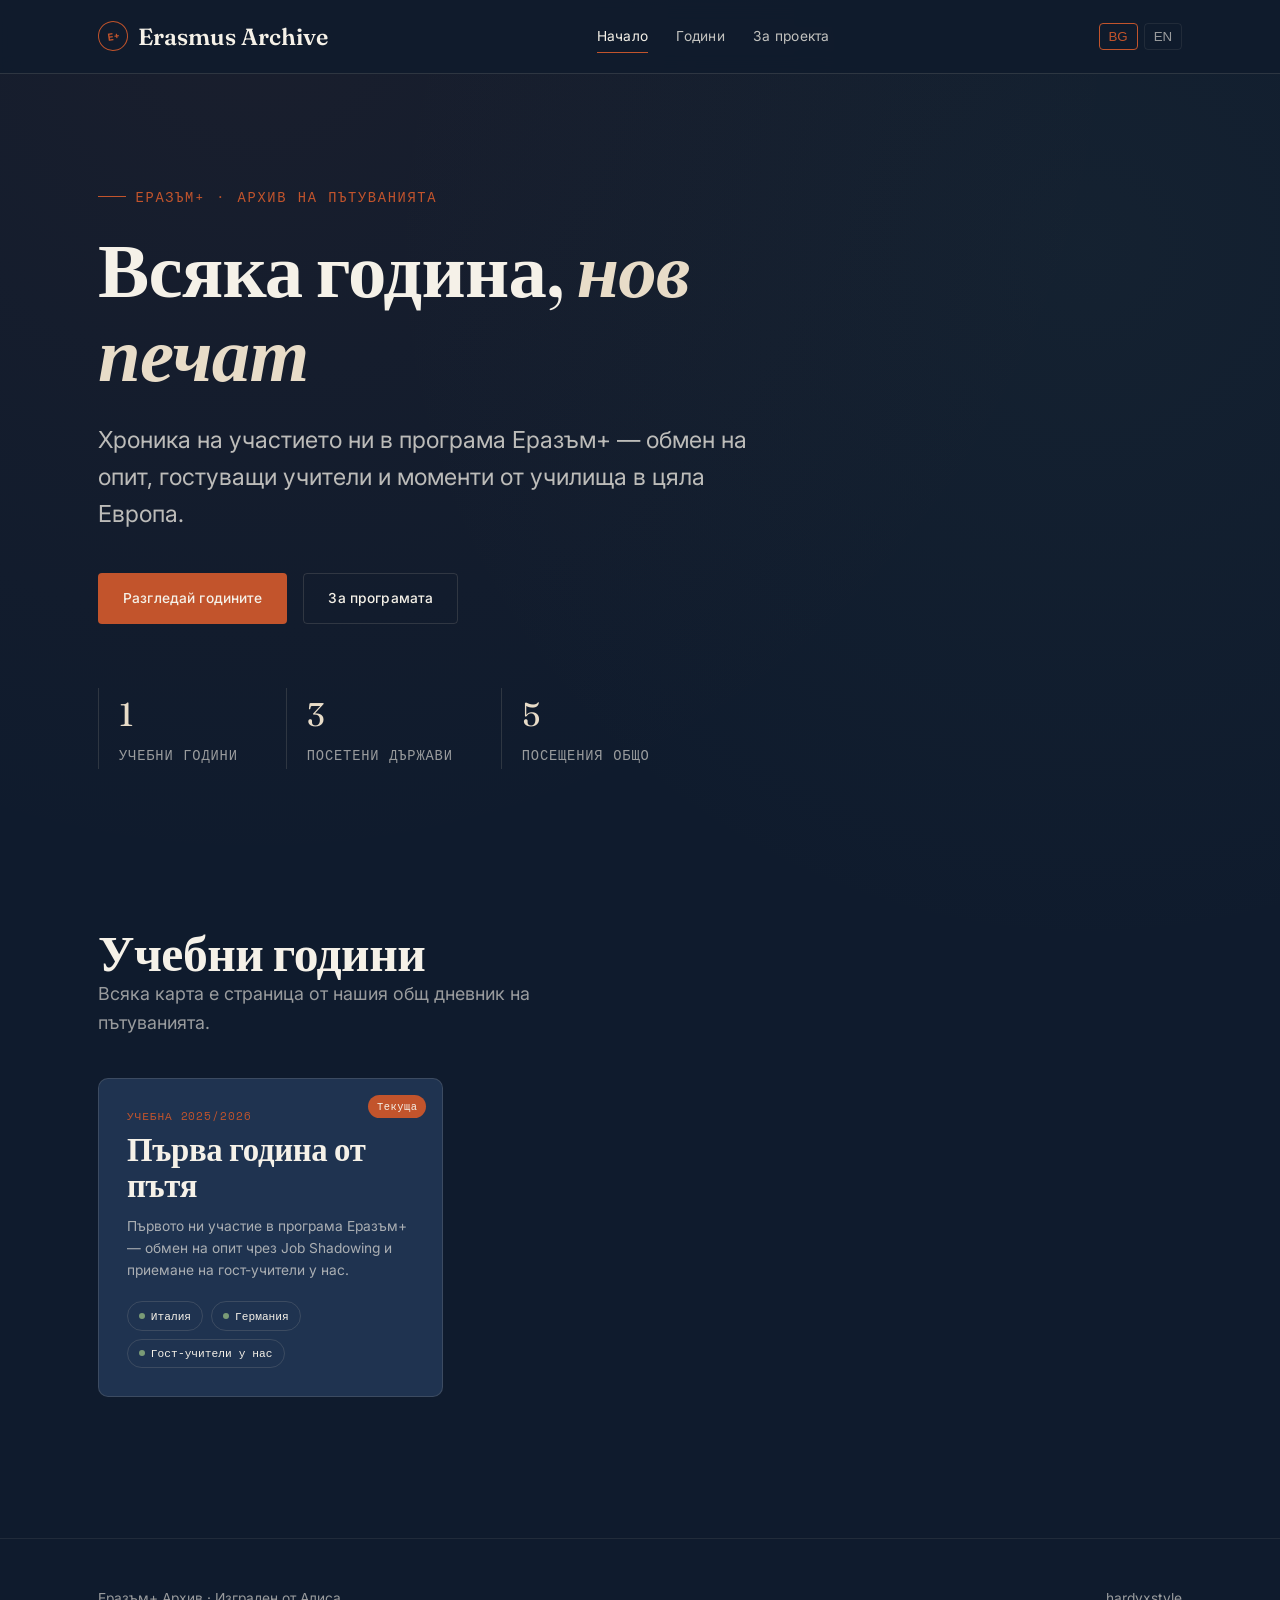
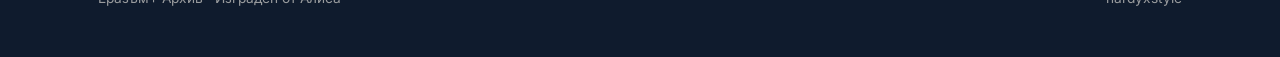
==== index.html @ c739f085 "Add files via upload" ====
<!DOCTYPE html>
<html lang="bg">
<head>
<meta charset="UTF-8">
<meta name="viewport" content="width=device-width, initial-scale=1.0">
<title>Еразъм+ Архив</title>
<link rel="preconnect" href="https://fonts.googleapis.com">
<link href="https://fonts.googleapis.com/css2?family=Fraunces:ital,wght@0,500;0,600;1,500&family=Inter:wght@400;500;600&family=Space+Mono:wght@400;700&display=swap" rel="stylesheet">
<link rel="stylesheet" href="css/main.css">
</head>
<body>

<header class="site-header">
  <div class="container site-header__inner">
    <a href="index.html" class="brand">
      <span class="brand__mark">E+</span>
      <span>Erasmus Archive</span>
    </a>
    <nav class="main-nav" aria-label="Основна навигация">
      <a href="index.html" aria-current="page" data-i18n="nav_home">Начало</a>
      <a href="years.html" data-i18n="nav_years">Години</a>
      <a href="about.html" data-i18n="nav_about">За проекта</a>
    </nav>
    <div class="lang-switch" role="group" aria-label="Избор на език">
      <button data-lang="bg" aria-pressed="true">BG</button>
      <button data-lang="en" aria-pressed="false">EN</button>
    </div>
    <button class="nav-toggle" aria-label="Меню">☰</button>
  </div>
</header>

<main>
  <section class="hero container">
    <p class="hero__eyebrow" data-i18n="hero_eyebrow">Еразъм+ · Архив на пътуванията</p>
    <h1 class="hero__title">
      <span data-i18n="hero_title_1">Всяка година,</span>
      <em data-i18n="hero_title_2">нов печат</em>
    </h1>
    <p class="hero__lede" data-i18n="hero_lede">
      Хроника на участието ни в програма Еразъм+ — обмен на опит, гостуващи учители и моменти от училища в цяла Европа.
    </p>
    <div class="hero__actions">
      <a href="years.html" class="btn btn--primary" data-i18n="btn_explore">Разгледай годините</a>
      <a href="about.html" class="btn btn--ghost" data-i18n="btn_about">За програмата</a>
    </div>

    <div class="hero__stats">
      <div class="stat">
        <span class="stat__num" id="stat-years">0</span>
        <span class="stat__label" data-i18n="stat_years">учебни години</span>
      </div>
      <div class="stat">
        <span class="stat__num" id="stat-countries">0</span>
        <span class="stat__label" data-i18n="stat_countries">посетени държави</span>
      </div>
      <div class="stat">
        <span class="stat__num" id="stat-visits">0</span>
        <span class="stat__label" data-i18n="stat_visits">посещения общо</span>
      </div>
    </div>
  </section>

  <section class="years-section container">
    <div class="section-head">
      <div>
        <h2 data-i18n="years_head">Учебни години</h2>
        <p data-i18n="years_sub">Всяка карта е страница от нашия общ дневник на пътуванията.</p>
      </div>
    </div>
    <div class="years-grid" id="years-grid"></div>
  </section>
</main>

<footer class="site-footer">
  <div class="container site-footer__inner">
    <span data-i18n="footer_text">Еразъм+ Архив · Изграден от Алиса</span>
    <span>hardyxstyle</span>
  </div>
</footer>

<script src="data/index.js"></script>
<script src="data/2025-2026.js"></script>
<script src="js/common.js"></script>
<script src="js/home.js"></script>
</body>
</html>
---- css/main.css ----
/* ============================================
   ERASMUS+ ARCHIVE — Design Tokens
   Концепция: пътен дневник / паспорт с печати
   ============================================ */

:root {
  /* Color tokens */
  --ink-900: #0F1B2D;       /* дълбоко мастилено синьо — основен фон */
  --ink-800: #16263D;       /* леко по-светъл слой */
  --ink-700: #1F3350;       /* карти/повърхности */
  --paper: #E8DCC8;         /* топъл пясъчен — "хартия" акценти */
  --paper-light: #F5F1E8;   /* почти бяло — текст на тъмно */
  --stamp: #C2542C;         /* ръждиво-оранжево — печат с мастило */
  --stamp-dark: #9E4322;
  --visited: #7A9B76;       /* мек зелен — посетени маркери */
  --line: rgba(232, 220, 200, 0.14);

  /* Type */
  --font-display: 'Fraunces', 'Georgia', serif;
  --font-body: 'Inter', -apple-system, sans-serif;
  --font-mono: 'Space Mono', monospace;

  /* Scale */
  --step--1: clamp(0.8rem, 0.78rem + 0.1vw, 0.875rem);
  --step-0: clamp(1rem, 0.96rem + 0.2vw, 1.125rem);
  --step-1: clamp(1.25rem, 1.18rem + 0.35vw, 1.5rem);
  --step-2: clamp(1.6rem, 1.45rem + 0.75vw, 2.1rem);
  --step-3: clamp(2.2rem, 1.9rem + 1.5vw, 3.2rem);
  --step-4: clamp(3rem, 2.4rem + 3vw, 5rem);

  --radius: 4px;
  --radius-lg: 10px;
  --ease: cubic-bezier(0.22, 1, 0.36, 1);
}

* { box-sizing: border-box; margin: 0; padding: 0; }

html { scroll-behavior: smooth; }
@media (prefers-reduced-motion: reduce) {
  html { scroll-behavior: auto; }
  *, *::before, *::after { animation-duration: 0.01ms !important; transition-duration: 0.01ms !important; }
}

body {
  background: var(--ink-900);
  color: var(--paper-light);
  font-family: var(--font-body);
  font-size: var(--step-0);
  line-height: 1.6;
  min-height: 100vh;
  background-image:
    radial-gradient(circle at 20% 0%, rgba(194, 84, 44, 0.06), transparent 45%),
    radial-gradient(circle at 85% 15%, rgba(122, 155, 118, 0.05), transparent 40%);
}

img, video { max-width: 100%; display: block; }
a { color: inherit; text-decoration: none; }

h1, h2, h3, h4 { font-family: var(--font-display); font-weight: 600; line-height: 1.1; letter-spacing: -0.01em; }

::selection { background: var(--stamp); color: var(--paper-light); }

:focus-visible {
  outline: 2px solid var(--stamp);
  outline-offset: 3px;
}
.intro-video-section video {
  width: 100%;
  max-width: 540px;
  border-radius: var(--radius-lg);
  border: 1px solid var(--line);
  background: var(--ink-700);
  display: block;
  margin-inline: 0;
}
.container {
  max-width: 1180px;
  margin-inline: auto;
  padding-inline: clamp(1.25rem, 4vw, 3rem);
}

/* ============ Header / Nav ============ */

.site-header {
  position: sticky;
  top: 0;
  z-index: 50;
  background: rgba(15, 27, 45, 0.82);
  backdrop-filter: blur(10px);
  border-bottom: 1px solid var(--line);
}

.site-header__inner {
  display: flex;
  align-items: center;
  justify-content: space-between;
  padding-block: 1.1rem;
}

.brand {
  display: flex;
  align-items: center;
  gap: 0.6rem;
  font-family: var(--font-display);
  font-size: var(--step-1);
  font-weight: 600;
}

.brand__mark {
  width: 30px;
  height: 30px;
  border: 1.5px solid var(--stamp);
  border-radius: 50%;
  display: grid;
  place-items: center;
  font-family: var(--font-mono);
  font-size: 0.65rem;
  color: var(--stamp);
  transform: rotate(-8deg);
}

.main-nav {
  display: flex;
  gap: 1.75rem;
  align-items: center;
  font-size: var(--step--1);
  letter-spacing: 0.02em;
}

.main-nav a {
  opacity: 0.78;
  transition: opacity 0.2s var(--ease);
  position: relative;
  padding-block: 0.25rem;
}
.main-nav a:hover, .main-nav a[aria-current="page"] { opacity: 1; }
.main-nav a[aria-current="page"]::after {
  content: '';
  position: absolute;
  left: 0; right: 0; bottom: -2px;
  height: 1.5px;
  background: var(--stamp);
}

.lang-switch {
  display: flex;
  gap: 0.4rem;
  font-family: var(--font-mono);
  font-size: 0.7rem;
}
.lang-switch button {
  background: none;
  border: 1px solid var(--line);
  color: var(--paper-light);
  opacity: 0.6;
  padding: 0.3rem 0.55rem;
  border-radius: var(--radius);
  cursor: pointer;
  transition: all 0.2s var(--ease);
}
.lang-switch button[aria-pressed="true"] {
  opacity: 1;
  border-color: var(--stamp);
  color: var(--stamp);
}

.nav-toggle {
  display: none;
  background: none;
  border: 1px solid var(--line);
  color: var(--paper-light);
  width: 38px; height: 38px;
  border-radius: var(--radius);
  cursor: pointer;
}

/* ============ Hero ============ */

.hero {
  padding-block: clamp(3.5rem, 10vw, 7rem) clamp(3rem, 8vw, 5rem);
  position: relative;
  overflow: hidden;
}

.hero__eyebrow {
  font-family: var(--font-mono);
  font-size: var(--step--1);
  color: var(--stamp);
  text-transform: uppercase;
  letter-spacing: 0.12em;
  display: flex;
  align-items: center;
  gap: 0.6rem;
  margin-bottom: 1.25rem;
}
.hero__eyebrow::before {
  content: '';
  width: 28px; height: 1px;
  background: var(--stamp);
}

.hero__title {
  font-size: var(--step-4);
  max-width: 14ch;
  margin-bottom: 1.5rem;
}
.hero__title em {
  font-style: italic;
  color: var(--paper);
  position: relative;
}

.hero__lede {
  font-size: var(--step-1);
  max-width: 46ch;
  opacity: 0.75;
  margin-bottom: 2.5rem;
}

.hero__actions { display: flex; gap: 1rem; flex-wrap: wrap; }

.btn {
  display: inline-flex;
  align-items: center;
  gap: 0.5rem;
  padding: 0.85rem 1.5rem;
  border-radius: var(--radius);
  font-size: var(--step--1);
  font-weight: 500;
  letter-spacing: 0.01em;
  cursor: pointer;
  transition: transform 0.25s var(--ease), background 0.25s var(--ease);
  border: 1px solid transparent;
}
.btn:hover { transform: translateY(-2px); }
.btn--primary { background: var(--stamp); color: var(--paper-light); }
.btn--primary:hover { background: var(--stamp-dark); }
.btn--ghost { border-color: var(--line); color: var(--paper-light); }
.btn--ghost:hover { border-color: var(--stamp); }

/* Hero stat strip — passport-style stamps */
.hero__stats {
  display: flex;
  gap: clamp(1.5rem, 4vw, 3rem);
  margin-top: 4rem;
  flex-wrap: wrap;
}
.stat {
  border-left: 1px solid var(--line);
  padding-left: 1.25rem;
}
.stat__num { font-family: var(--font-display); font-size: var(--step-2); color: var(--paper); display: block; }
.stat__label { font-size: var(--step--1); opacity: 0.6; font-family: var(--font-mono); text-transform: uppercase; letter-spacing: 0.06em; }

/* ============ Years timeline (passport pages) ============ */

.years-section { padding-block: clamp(2.5rem, 6vw, 5rem); }

.section-head {
  display: flex;
  justify-content: space-between;
  align-items: flex-end;
  margin-bottom: 2.5rem;
  flex-wrap: wrap;
  gap: 1rem;
}
.section-head h2 { font-size: var(--step-3); }
.section-head p { opacity: 0.6; max-width: 40ch; }

.years-grid {
  display: grid;
  grid-template-columns: repeat(auto-fill, minmax(280px, 1fr));
  gap: 1.5rem;
}

.year-card {
  background: var(--ink-700);
  border: 1px solid var(--line);
  border-radius: var(--radius-lg);
  padding: 1.75rem;
  position: relative;
  overflow: hidden;
  transition: border-color 0.3s var(--ease), transform 0.3s var(--ease);
}
.year-card:hover { border-color: rgba(194, 84, 44, 0.45); transform: translateY(-4px); }

.year-card--current::before {
  content: 'Текуща';
  position: absolute;
  top: 1rem; right: 1rem;
  font-family: var(--font-mono);
  font-size: 0.65rem;
  background: var(--stamp);
  color: var(--paper-light);
  padding: 0.2rem 0.55rem;
  border-radius: 100px;
  letter-spacing: 0.05em;
}

.year-card__period {
  font-family: var(--font-mono);
  font-size: 0.7rem;
  color: var(--stamp);
  letter-spacing: 0.08em;
  text-transform: uppercase;
}
.year-card__title { font-size: var(--step-2); margin-block: 0.4rem 0.75rem; }
.year-card__desc { opacity: 0.65; font-size: var(--step--1); margin-bottom: 1.25rem; }

.year-card__stamps {
  display: flex;
  gap: 0.5rem;
  flex-wrap: wrap;
}
.country-stamp {
  font-family: var(--font-mono);
  font-size: 0.7rem;
  border: 1px solid var(--line);
  border-radius: 100px;
  padding: 0.3rem 0.7rem;
  display: flex;
  align-items: center;
  gap: 0.35rem;
}
.country-stamp__dot { width: 6px; height: 6px; border-radius: 50%; background: var(--visited); }

/* ============ Footer ============ */

.site-footer {
  border-top: 1px solid var(--line);
  padding-block: 3rem;
  margin-top: 4rem;
  opacity: 0.6;
  font-size: var(--step--1);
}
.site-footer__inner {
  display: flex;
  justify-content: space-between;
  flex-wrap: wrap;
  gap: 1rem;
}

/* ============ Year page ============ */

.year-hero {
  padding-block: clamp(2.5rem, 6vw, 4rem) clamp(2rem, 5vw, 3rem);
  border-bottom: 1px solid var(--line);
}

.breadcrumb {
  font-family: var(--font-mono);
  font-size: var(--step--1);
  opacity: 0.55;
  margin-bottom: 1.5rem;
  display: flex;
  gap: 0.5rem;
  align-items: center;
}
.breadcrumb a { opacity: 0.8; }
.breadcrumb a:hover { color: var(--stamp); opacity: 1; }

.year-hero__title { font-size: var(--step-3); margin-bottom: 0.75rem; }
.year-hero__summary { opacity: 0.7; max-width: 60ch; font-size: var(--step-1); }

.visits-section { padding-block: clamp(2.5rem, 6vw, 4rem); }

.visit-group-label {
  font-family: var(--font-mono);
  font-size: var(--step--1);
  text-transform: uppercase;
  letter-spacing: 0.08em;
  color: var(--stamp);
  margin-bottom: 1.25rem;
  margin-top: 2.5rem;
}
.visit-group-label:first-child { margin-top: 0; }

.visits-grid {
  display: grid;
  grid-template-columns: repeat(auto-fill, minmax(300px, 1fr));
  gap: 1.5rem;
}

.visit-card {
  background: var(--ink-700);
  border: 1px solid var(--line);
  border-radius: var(--radius-lg);
  overflow: hidden;
  transition: transform 0.3s var(--ease), border-color 0.3s var(--ease);
  display: flex;
  flex-direction: column;
}
.visit-card:hover { transform: translateY(-4px); border-color: rgba(194, 84, 44, 0.45); }

.visit-card__media {
  aspect-ratio: 4/3;
  background: linear-gradient(135deg, var(--ink-800), var(--ink-700));
  position: relative;
  display: grid;
  place-items: center;
  overflow: hidden;
}
.visit-card__media img { width: 100%; height: 100%; object-fit: cover; }
.visit-card__media-placeholder {
  font-family: var(--font-mono);
  font-size: 0.7rem;
  opacity: 0.3;
  text-transform: uppercase;
  letter-spacing: 0.1em;
}

.visit-card__body { padding: 1.25rem 1.4rem 1.5rem; flex: 1; display: flex; flex-direction: column; }
.visit-card__type {
  font-family: var(--font-mono);
  font-size: 0.65rem;
  text-transform: uppercase;
  letter-spacing: 0.06em;
  opacity: 0.5;
  margin-bottom: 0.4rem;
}
.visit-card__country { font-size: var(--step-1); margin-bottom: 0.5rem; }
.visit-card__desc { opacity: 0.65; font-size: var(--step--1); flex: 1; margin-bottom: 1rem; }
.visit-card__link {
  font-family: var(--font-mono);
  font-size: 0.72rem;
  color: var(--stamp);
  display: inline-flex;
  align-items: center;
  gap: 0.4rem;
}

/* ============ Visit page ============ */

.visit-hero {
  padding-block: clamp(2.5rem, 6vw, 4rem) clamp(2rem, 5vw, 3rem);
  border-bottom: 1px solid var(--line);
}

.visit-hero__meta {
  display: flex;
  gap: 1.5rem;
  flex-wrap: wrap;
  margin-top: 1.5rem;
  font-family: var(--font-mono);
  font-size: var(--step--1);
  opacity: 0.6;
}
.visit-hero__meta span { display: flex; align-items: center; gap: 0.4rem; }

.visit-hero__title { font-size: var(--step-3); margin-bottom: 0.5rem; }
.visit-hero__desc { opacity: 0.7; max-width: 60ch; font-size: var(--step-0); margin-top: 1rem; }

.gallery-section { padding-block: clamp(2.5rem, 6vw, 4rem); }

.gallery-grid {
  display: grid;
  grid-template-columns: repeat(auto-fill, minmax(220px, 1fr));
  gap: 0.85rem;
}

.gallery-item {
  aspect-ratio: 1;
  border-radius: var(--radius);
  overflow: hidden;
  cursor: pointer;
  position: relative;
  background: var(--ink-700);
  border: 1px solid var(--line);
}
.gallery-item img, .gallery-item video {
  width: 100%; height: 100%; object-fit: cover;
  transition: transform 0.4s var(--ease);
}
.gallery-item:hover img, .gallery-item:hover video { transform: scale(1.06); }

.gallery-item__play {
  position: absolute;
  inset: 0;
  display: grid;
  place-items: center;
  background: rgba(15,27,45,0.25);
}
.gallery-item__play svg { width: 36px; height: 36px; filter: drop-shadow(0 2px 6px rgba(0,0,0,0.4)); }

.gallery-empty {
  opacity: 0.5;
  font-family: var(--font-mono);
  font-size: var(--step--1);
  padding: 3rem 0;
  text-align: center;
  border: 1px dashed var(--line);
  border-radius: var(--radius-lg);
}

/* Lightbox */
.lightbox {
  position: fixed;
  inset: 0;
  background: rgba(8, 14, 23, 0.96);
  z-index: 100;
  display: none;
  align-items: center;
  justify-content: center;
  padding: clamp(1rem, 4vw, 3rem);
}
.lightbox.is-open { display: flex; }
.lightbox__content { max-width: 1100px; max-height: 85vh; width: 100%; }
.lightbox__content img, .lightbox__content video { max-height: 85vh; margin-inline: auto; border-radius: var(--radius); }
.lightbox__content iframe { width: 100%; aspect-ratio: 16/9; border: none; border-radius: var(--radius); }

.lightbox__close, .lightbox__nav {
  position: absolute;
  background: rgba(232,220,200,0.08);
  border: 1px solid var(--line);
  color: var(--paper-light);
  cursor: pointer;
  border-radius: 50%;
  width: 44px; height: 44px;
  display: grid;
  place-items: center;
  font-size: 1.1rem;
  transition: background 0.2s var(--ease);
}
.lightbox__close:hover, .lightbox__nav:hover { background: rgba(194,84,44,0.3); }
.lightbox__close { top: 1.5rem; right: 1.5rem; }
.lightbox__nav--prev { left: 1.5rem; top: 50%; transform: translateY(-50%); }
.lightbox__nav--next { right: 1.5rem; top: 50%; transform: translateY(-50%); }

/* ============ Itinerary (day-by-day journal) ============ */

.itinerary-section { padding-block: clamp(2rem, 5vw, 3.5rem) 0; }

.itinerary-section .section-head h2 { font-size: var(--step-2); }

.itinerary {
  position: relative;
  margin-top: 1rem;
}
.itinerary::before {
  content: '';
  position: absolute;
  left: 19px;
  top: 10px;
  bottom: 10px;
  width: 1px;
  background: var(--line);
}

.itinerary-day {
  position: relative;
  padding-left: 56px;
  margin-bottom: 2.25rem;
}
.itinerary-day:last-child { margin-bottom: 0; }

.itinerary-day__marker {
  position: absolute;
  left: 0; top: 2px;
  width: 40px; height: 40px;
  border-radius: 50%;
  background: var(--ink-700);
  border: 1px solid var(--stamp);
  display: grid;
  place-items: center;
  font-family: var(--font-mono);
  font-size: 0.7rem;
  color: var(--stamp);
  font-weight: 700;
}

.itinerary-day__title {
  font-size: var(--step-1);
  margin-bottom: 0.6rem;
  padding-top: 0.35rem;
}

.itinerary-day__text {
  opacity: 0.72;
  font-size: var(--step--1);
  max-width: 68ch;
}
.itinerary-day__text p { margin-bottom: 0.85rem; }
.itinerary-day__text p:last-child { margin-bottom: 0; }

.itinerary-day__photos {
  display: grid;
  grid-template-columns: repeat(auto-fill, minmax(110px, 1fr));
  gap: 0.5rem;
  margin-top: 1rem;
  max-width: 520px;
}
.itinerary-day__photo {
  aspect-ratio: 1;
  border-radius: var(--radius);
  overflow: hidden;
  cursor: pointer;
  border: 1px solid var(--line);
  background: var(--ink-700);
}
.itinerary-day__photo img {
  width: 100%; height: 100%; object-fit: cover;
  transition: transform 0.35s var(--ease);
}
.itinerary-day__photo:hover img { transform: scale(1.08); }

/* ============ Responsive ============ */

@media (max-width: 760px) {
  .main-nav { display: none; }
  .nav-toggle { display: grid; place-items: center; }
  .hero__title { font-size: var(--step-3); }

  .main-nav.is-open {
    display: flex;
    flex-direction: column;
    position: absolute;
    top: 100%;
    left: 0; right: 0;
    background: var(--ink-800);
    border-bottom: 1px solid var(--line);
    padding: 1rem clamp(1.25rem, 4vw, 3rem) 1.5rem;
    gap: 1rem;
  }
}
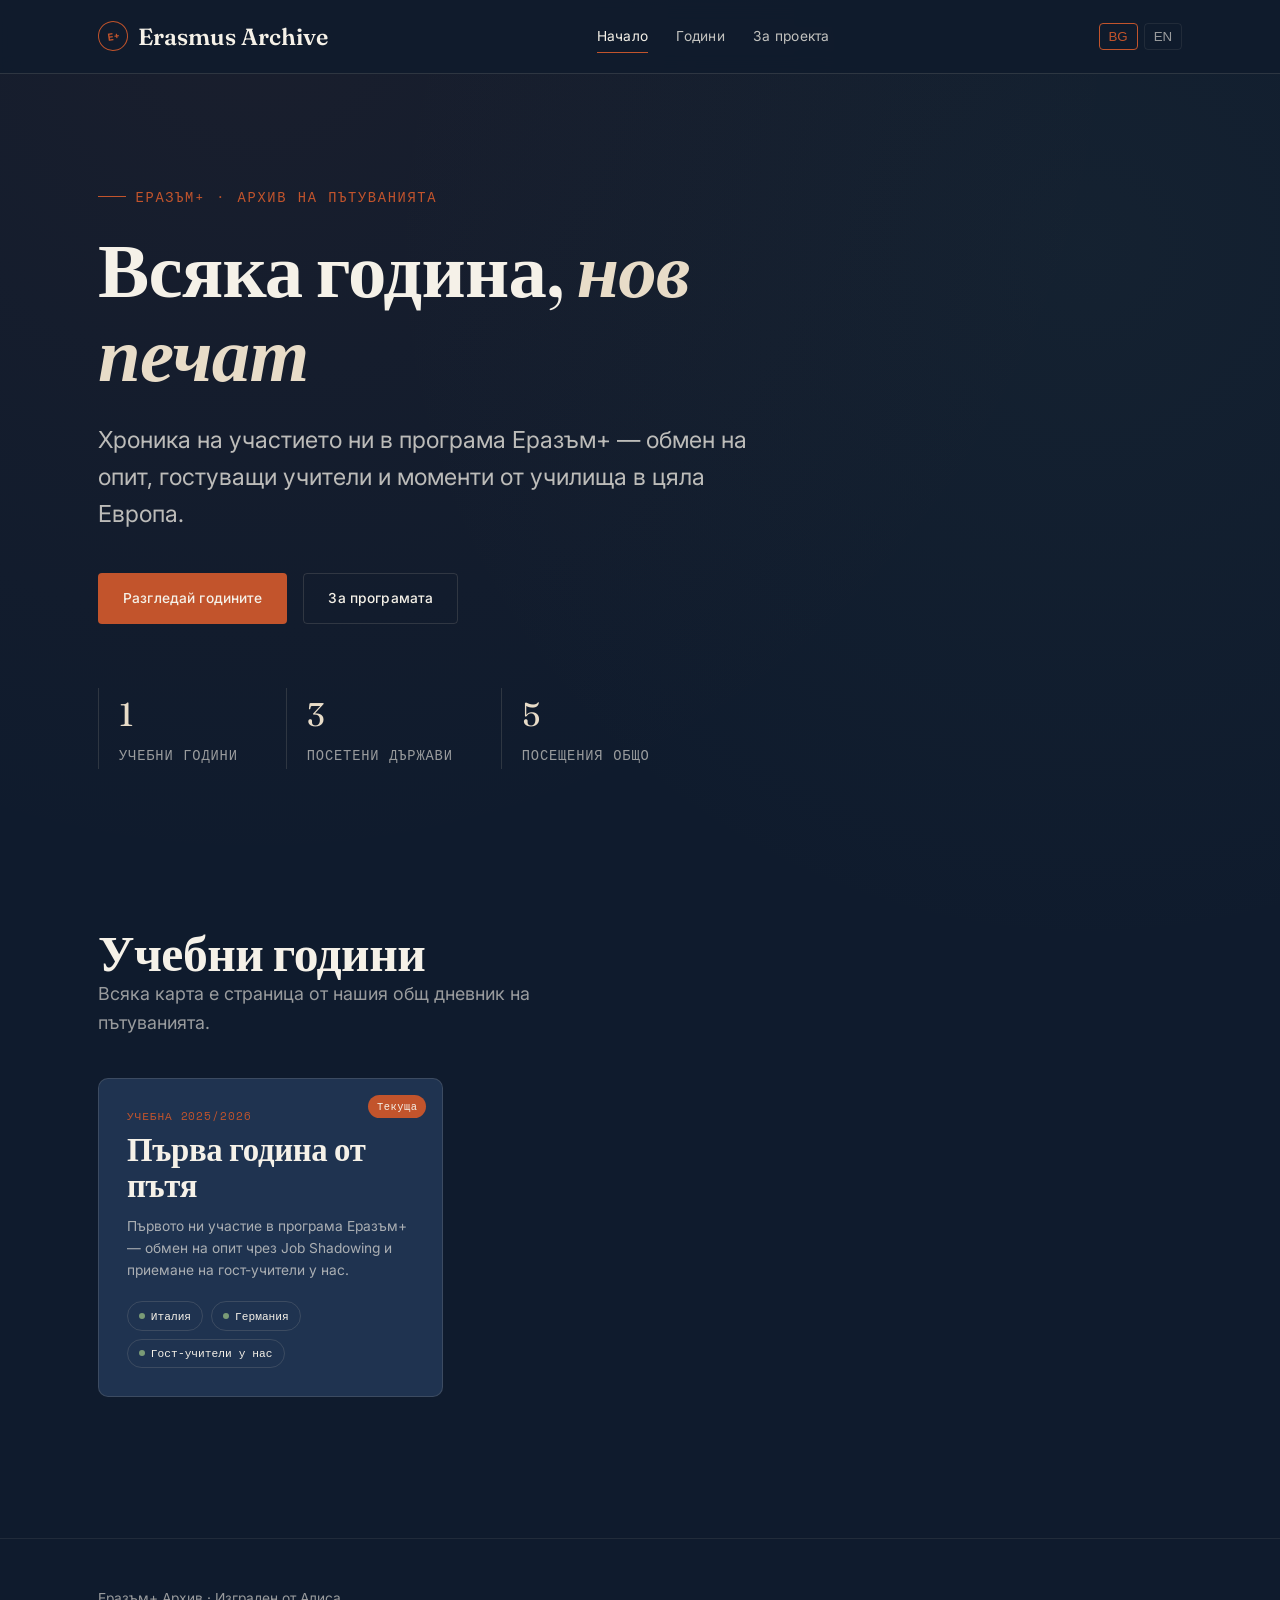
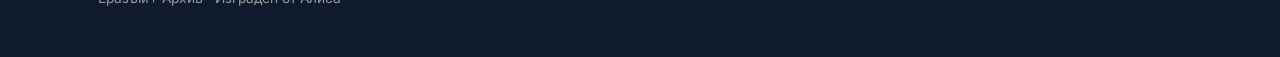
==== commit bffc51bf: "Update index.html" ====
--- a/index.html
+++ b/index.html
@@ -73,8 +73,8 @@
 
 <footer class="site-footer">
   <div class="container site-footer__inner">
-    <span data-i18n="footer_text">Еразъм+ Архив · Изграден от Алиса</span>
-    <span>hardyxstyle</span>
+    <span data-i18n="footer_text">Еразъм+ Архив · ППМГ "Акад. Никола Обрешков" - гр. Бургас </span>
+   
   </div>
 </footer>
 
--- a/css/main.css
+++ b/css/main.css
@@ -64,15 +64,7 @@
   outline: 2px solid var(--stamp);
   outline-offset: 3px;
 }
-.intro-video-section video {
-  width: 100%;
-  max-width: 540px;
-  border-radius: var(--radius-lg);
-  border: 1px solid var(--line);
-  background: var(--ink-700);
-  display: block;
-  margin-inline: 0;
-}
+
 .container {
   max-width: 1180px;
   margin-inline: auto;
@@ -492,7 +484,19 @@
   border-radius: var(--radius-lg);
 }
 
-/* Lightbox */
+.gallery-load-more {
+  display: flex;
+  justify-content: center;
+  margin-top: 2rem;
+}
+.gallery-load-more__count {
+  opacity: 0.5;
+  font-family: var(--font-mono);
+  font-size: 0.7rem;
+  margin-left: 0.4rem;
+}
+
+/* ============ Lightbox */
 .lightbox {
   position: fixed;
   inset: 0;
@@ -507,6 +511,7 @@
 .lightbox__content { max-width: 1100px; max-height: 85vh; width: 100%; }
 .lightbox__content img, .lightbox__content video { max-height: 85vh; margin-inline: auto; border-radius: var(--radius); }
 .lightbox__content iframe { width: 100%; aspect-ratio: 16/9; border: none; border-radius: var(--radius); }
+.lightbox__content iframe.is-vertical { width: auto; height: 80vh; aspect-ratio: 9/16; margin-inline: auto; max-width: 100%; }
 
 .lightbox__close, .lightbox__nav {
   position: absolute;
@@ -525,6 +530,38 @@
 .lightbox__close { top: 1.5rem; right: 1.5rem; }
 .lightbox__nav--prev { left: 1.5rem; top: 50%; transform: translateY(-50%); }
 .lightbox__nav--next { right: 1.5rem; top: 50%; transform: translateY(-50%); }
+
+/* ============ Intro video ============ */
+
+.intro-video-section {
+  padding-block: clamp(1.5rem, 4vw, 2.5rem) 0;
+}
+
+.intro-video-section video {
+  width: 100%;
+  max-width: 540px;
+  border-radius: var(--radius-lg);
+  border: 1px solid var(--line);
+  background: var(--ink-700);
+  display: block;
+  margin-inline: 0;
+}
+
+.intro-video-section iframe {
+  width: 100%;
+  max-width: 540px;
+  aspect-ratio: 16/9;
+  border: 1px solid var(--line);
+  border-radius: var(--radius-lg);
+  background: var(--ink-700);
+  display: block;
+}
+.intro-video-section iframe.is-vertical {
+  width: 304px;
+  max-width: 100%;
+  aspect-ratio: 9/16;
+  height: auto;
+}
 
 /* ============ Itinerary (day-by-day journal) ============ */
 
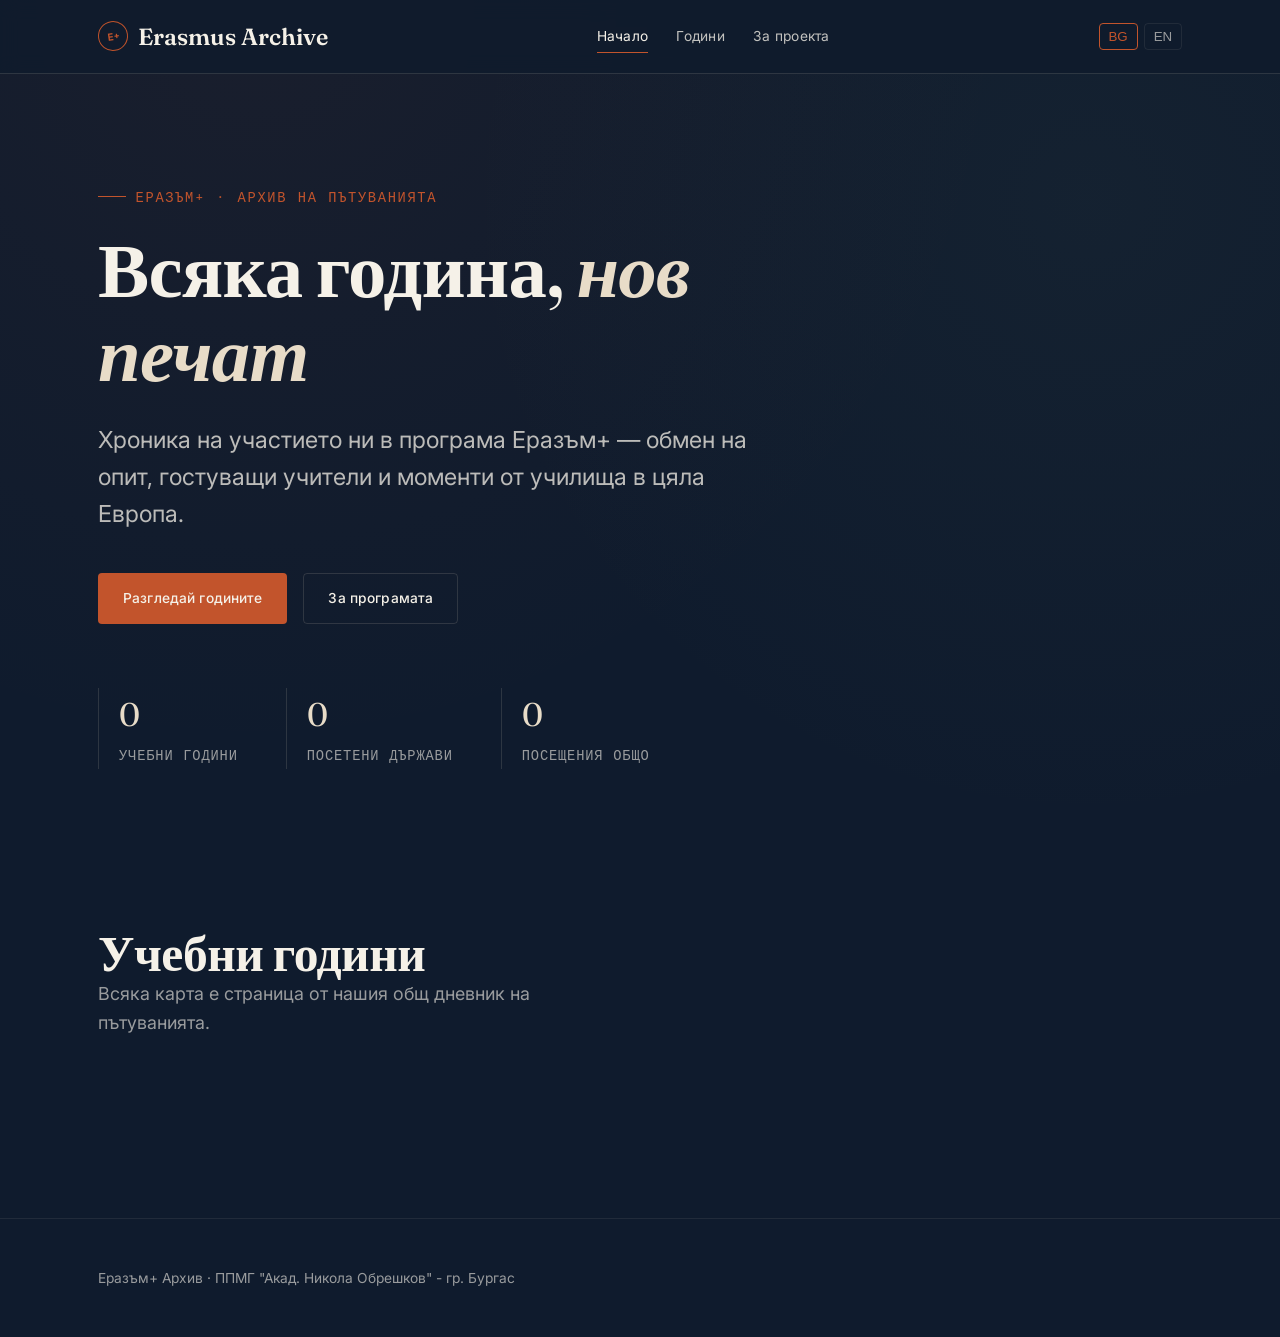
==== commit d25063c7: "Update index.html" ====
--- a/index.html
+++ b/index.html
@@ -74,7 +74,6 @@
 <footer class="site-footer">
   <div class="container site-footer__inner">
     <span data-i18n="footer_text">Еразъм+ Архив · ППМГ "Акад. Никола Обрешков" - гр. Бургас </span>
-   
   </div>
 </footer>
 
